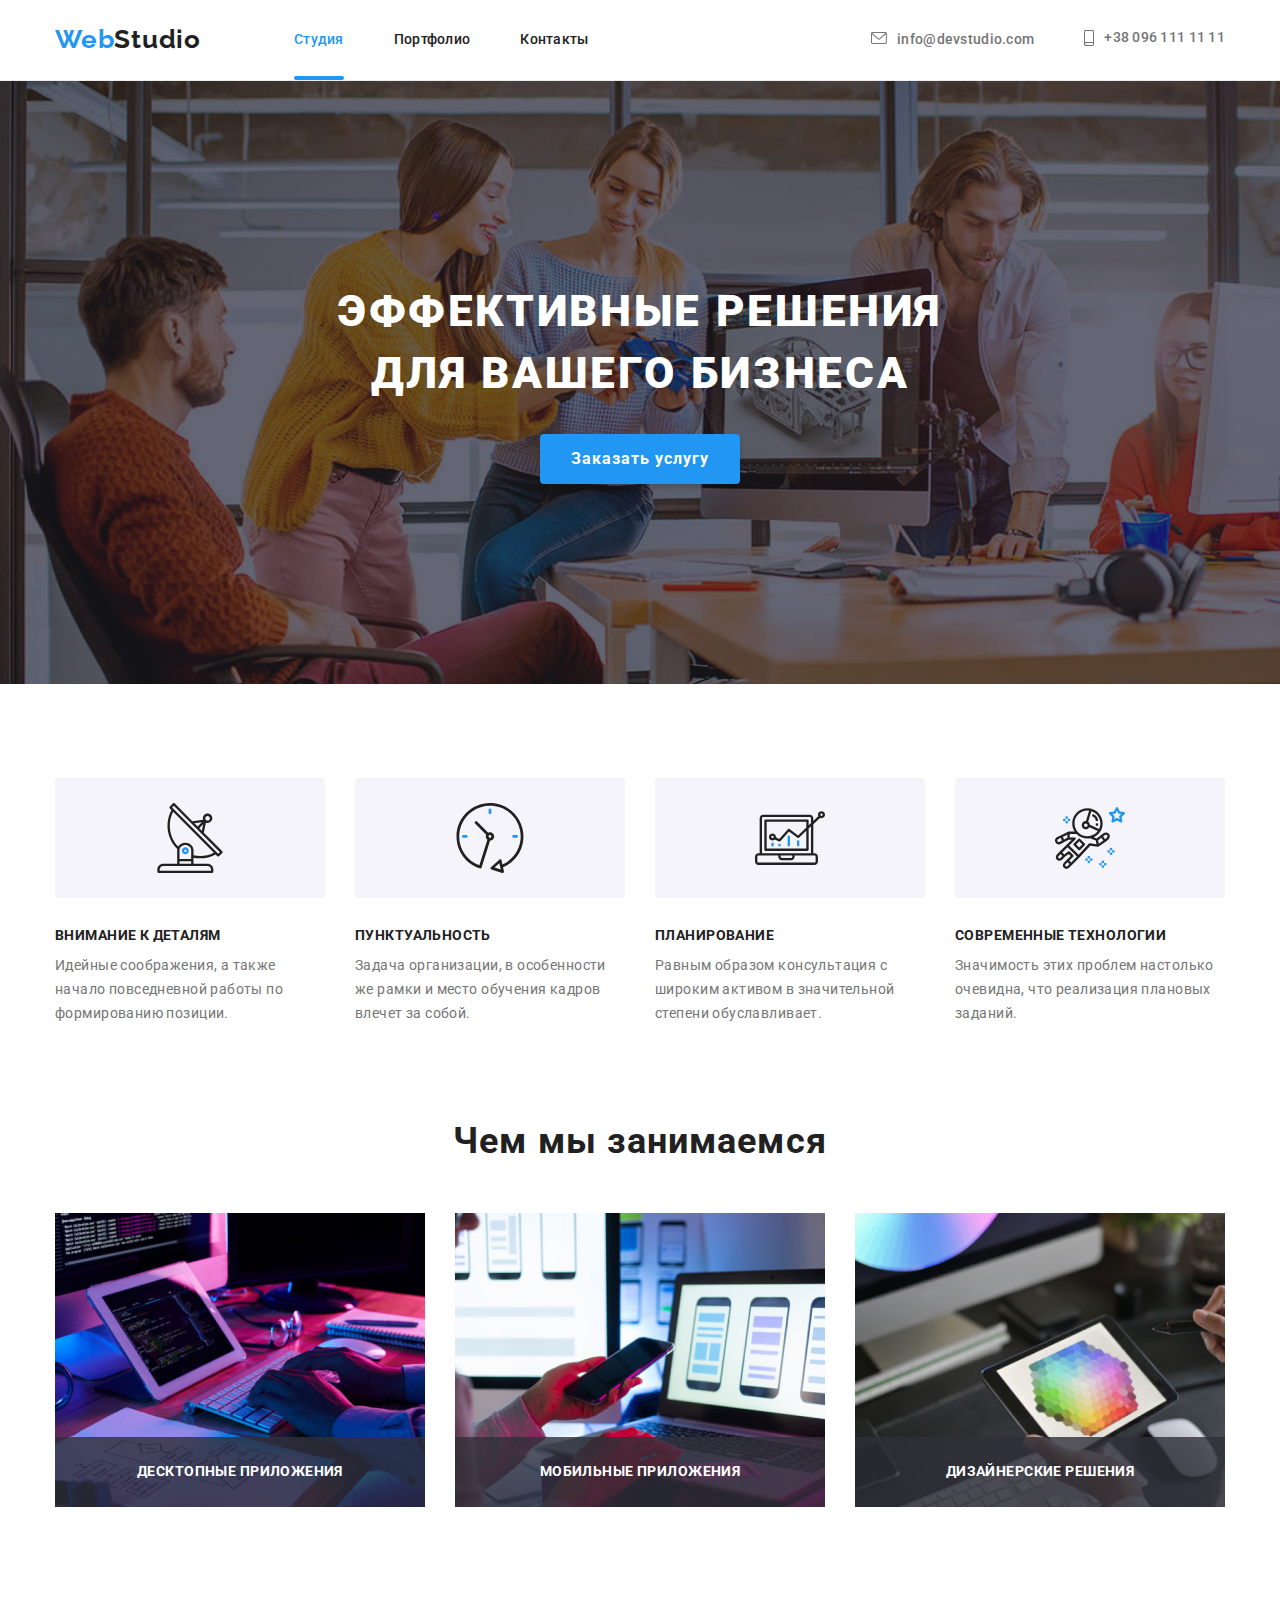
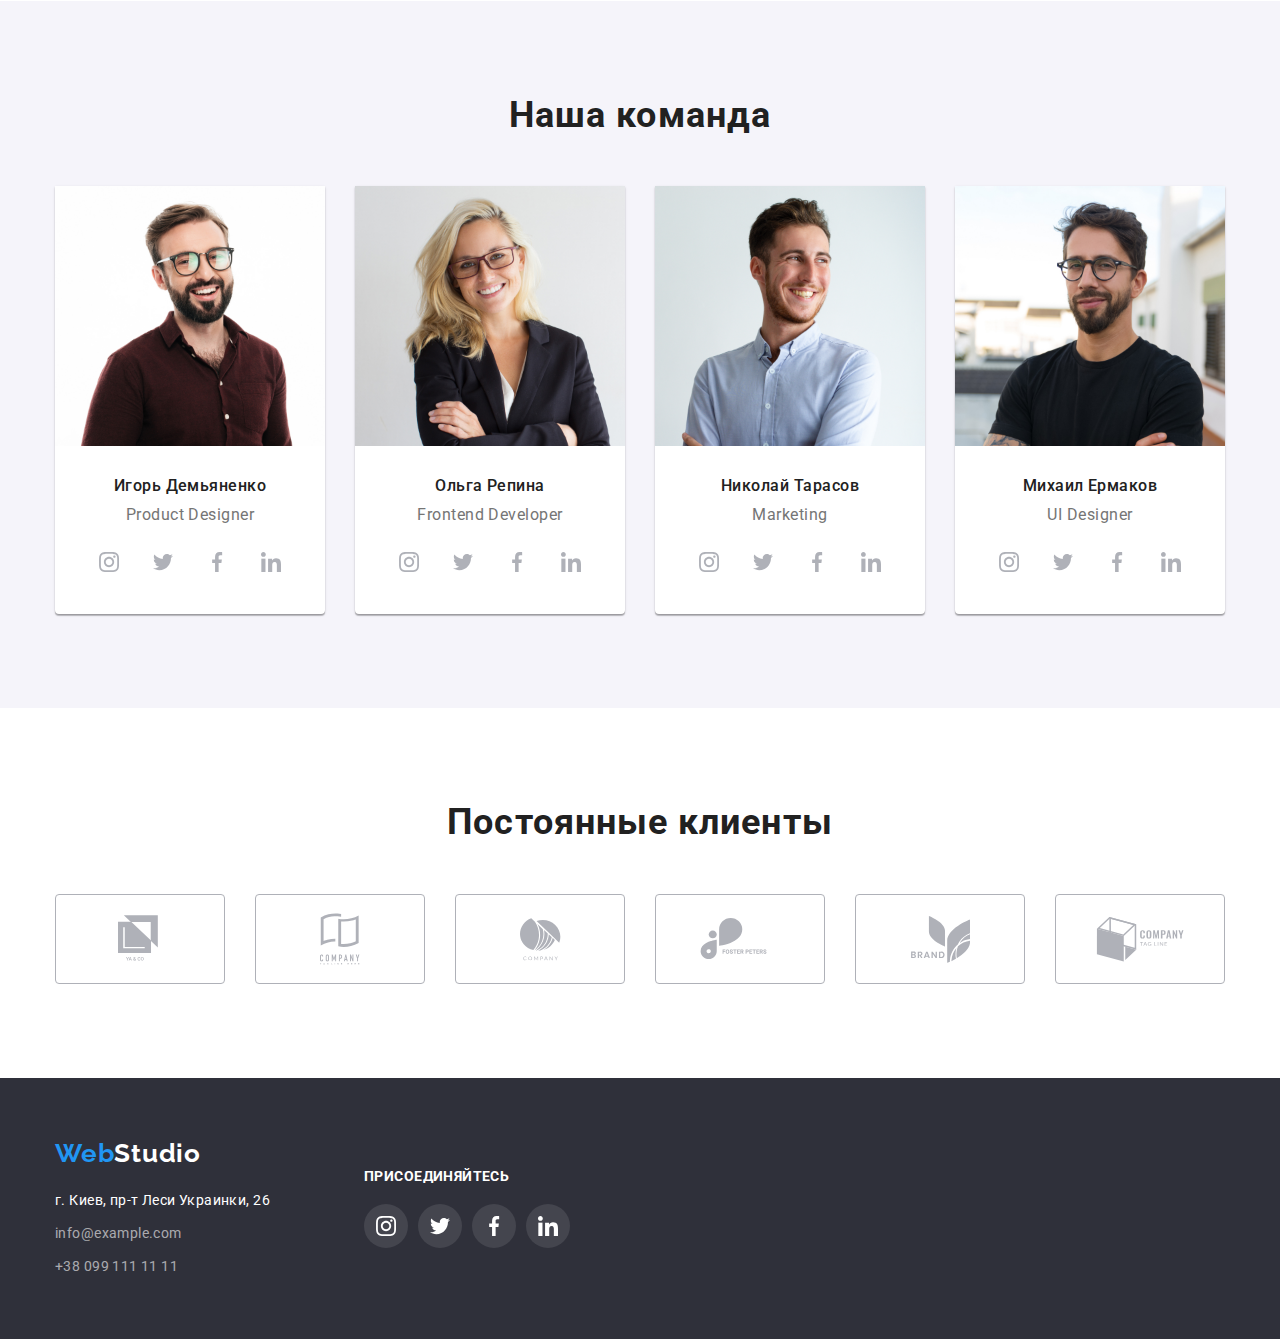
==== index.html @ bf6af1d9 "start" ====
<!DOCTYPE html>
<html lang="ru">
    <head>
        <meta charset="UTF-8">
        <meta name="viewport" content="width=device-width, initial-scale=1.0">
        <title>hw-6-studio</title>
        <link href="https://fonts.googleapis.com/css2?family=Raleway:wght@700&family=Roboto:wght@400;500;700;900&display=swap"
            rel="stylesheet">
        <link rel="stylesheet" href="https://cdnjs.cloudflare.com/ajax/libs/modern-normalize/1.0.0/modern-normalize.min.css" />
        <link rel="stylesheet" href="./css/slyles.css">
    </head>

    <body>
        <!-- HEADER -->
        <header class="header">
            <div class="container">
                <!-- главная навигация -->
                <nav class="site-nav">
                    <a href="./index.html" class="logo">
                        <span class="logo-web">Web</span><span class="logo-studio">Studio</span>
                    </a>
                    <ul class="site-nav-list list">
                        <li class="site-nav-list-item"><a href="./index.html" class="site-nav-link current underline">Студия</a></li>
                        <li class="site-nav-list-item"><a href="./portfolio.html" class="site-nav-link">Портфолио</a></li>
                        <li class="site-nav-list-item"><a href="" class="site-nav-link">Контакты</a></li>
                    </ul>
                </nav>
                <!-- ссылки на почти и телефон -->
                <ul class="contacts list">
                    <li class="contact-item-mail">
                        <a href="mailto:info@devstudio.com" class="contacts-link">
                            <svg class="svg-mail">
                                <use href="./images/sprite.svg#icon-envelope"></use>
                            </svg>info@devstudio.com
                        </a>
                    </li>
                    <li class="contact-item-phone">
                        <a href="tel:+380961111111" class="contacts-link">
                            <svg class="svg-phone">
                                <use href="./images/sprite.svg#icon-smartphone"></use>
                            </svg>+38 096 111 11 11
                        </a>
                    </li>
                </ul>
            </div>
        </header>
        <main>

            <!-- HERO -->
                <section class="hero">
                <div class="container">
                    <h1 class="hero-title">Эффективные решения для вашего бизнеса</h1>
                    <button class="hero-button"><span class="hero-button-name">Заказать услугу</span></button>
                </div>
                </section>

            <!-- ADVANTAGES -->
            <section class="advantages">
                <div class="container">
                    <!-- <h2>Преимущества</h2> -->
                    <ul class="advantages-list list">
                        <li class="advantages-list-item">
                            <div class="advantages-icon-bg">
                                <svg class="advantages-icon">
                                    <use href="./images/sprite.svg#icon-antenna"></use>
                                </svg>
                            </div>
                            <h3 class="advantage-title">Внимание к деталям</h3>
                            <p class="advantage-text">Идейные соображения, а также начало повседневной работы по формированию позиции.</p>
                        </li>
                        <li class="advantages-list-item">
                            <div class="advantages-icon-bg">
                                <svg class="advantages-icon">
                                    <use href="./images/sprite.svg#icon-clock"></use>
                                </svg>
                            </div>
                            <h3 class="advantage-title">Пунктуальность</h3>
                            <p class="advantage-text">Задача организации, в особенности же рамки и место обучения кадров влечет за собой.
                            </p>
                        </li>
                        <li class="advantages-list-item">
                            <div class="advantages-icon-bg">
                                <svg class="advantages-icon">
                                    <use href="./images/sprite.svg#icon-diagram"></use>
                                </svg>
                            </div>
                            <h3 class="advantage-title">Планирование</h3>
                            <p class="advantage-text">Равным образом консультация с широким активом в значительной степени обуславливает.
                            </p>
                        </li>
                        <li class="advantages-list-item">
                            <div class="advantages-icon-bg">
                                <svg class="advantages-icon">
                                    <use href="./images/sprite.svg#icon-astronaut"></use>
                                </svg>
                            </div>
                            <h3 class="advantage-title">Современные технологии</h3>
                            <p class="advantage-text">Значимость этих проблем настолько очевидна, что реализация плановых заданий.</p>
                        </li>
                    </ul>
                </div>
            </section>

            <!-- ACTIVITIES -->
            <section class="activity">
                <div class="container">
                    <h2 class="activity-title">Чем мы занимаемся</h2>
                    <ul class="activity-list list">
                        <li class="activity-item">
                            <h3 class="activity-name">Десктопные приложения</h3>
                            <img src="./images/1.jpg" alt="пример деятельности один" width="370">
                        </li>
                        <li class="activity-item-2">
                            <h3 class="activity-name name-2">Мобильные приложения</h3>
                            <img src="./images/2.jpg" alt="пример деятельности два" width="370">
                        </li>
                        <li class="activity-item-3">
                            <h3 class="activity-name name-3">Дизайнерские решения</h3>
                            <img src="./images/3.jpg" alt="пример деятельности три" width="370">
                        </li>
                    </ul>
                </div>
            </section>
            
            <!-- TEAM -->
            <section class="team">
                <div class="container">
                    <h2 class="team-title">Наша команда</h2>
                    <ul class="team-list list">
                        <li class="team-list-item">
                            <img class="team-list-item-img" src="./images/photo-teams/1.jpg" alt="фотография Игоря Демьяненко" width="270">
                            <div class="team-card-info">
                                <h3 class="team-name">Игорь Демьяненко</h3>
                                <p class="team-profession">Product Designer</p>
                                <ul class="social-list list">
                                    <li class="social-list-item"><a href="" class="social-list-link">
                                        <svg class="social-icon">
                                            <use href="./images/sprite.svg#icon-instagram"></use>
                                        </svg></a>
                                    </li>
                                    <li class="social-list-item"><a href="" class="social-list-link">
                                        <svg class="social-icon">
                                            <use href="./images/sprite.svg#icon-twitter"></use>
                                        </svg></a>
                                    </li>
                                    <li class="social-list-item"><a href="" class="social-list-link">
                                        <svg class="social-icon">
                                            <use href="./images/sprite.svg#icon-facebook"></use>
                                        </svg></a>
                                    </li>
                                    <li class="social-list-item"><a href="" class="social-list-link">
                                        <svg class="social-icon">
                                            <use href="./images/sprite.svg#icon-linkedin"></use>
                                        </svg></a>
                                    </li>
                                </ul>
                            </div>
                        </li>
                        <li class="team-list-item">
                            <img class="team-list-item-img" src="./images/photo-teams/2.jpg" alt="фотография Ольги Репиной" width="270">
                            <div class="team-card-info">
                                <h3 class="team-name">Ольга Репина</h3>
                                <p class="team-profession">Frontend Developer</p>
                                <ul class="social-list list">
                                    <li class="social-list-item"><a href="" class="social-list-link">
                                            <svg class="social-icon">
                                                <use href="./images/sprite.svg#icon-instagram"></use>
                                            </svg></a>
                                    </li>
                                    <li class="social-list-item"><a href="" class="social-list-link">
                                            <svg class="social-icon">
                                                <use href="./images/sprite.svg#icon-twitter"></use>
                                            </svg></a>
                                    </li>
                                    <li class="social-list-item"><a href="" class="social-list-link">
                                            <svg class="social-icon">
                                                <use href="./images/sprite.svg#icon-facebook"></use>
                                            </svg></a>
                                    </li>
                                    <li class="social-list-item"><a href="" class="social-list-link">
                                            <svg class="social-icon">
                                                <use href="./images/sprite.svg#icon-linkedin"></use>
                                            </svg></a>
                                    </li>
                                </ul>
                            </div>
                        </li>
                        <li class="team-list-item">
                            <img class="team-list-item-img" src="./images/photo-teams/3.jpg" alt="фотография Николая Тарасова" width="270">
                            <div class="team-card-info">
                                <h3 class="team-name">Николай Тарасов</h3>
                                <p class="team-profession">Marketing</p>
                                <ul class="social-list list">
                                    <li class="social-list-item"><a href="" class="social-list-link">
                                            <svg class="social-icon">
                                                <use href="./images/sprite.svg#icon-instagram"></use>
                                            </svg></a>
                                    </li>
                                    <li class="social-list-item"><a href="" class="social-list-link">
                                            <svg class="social-icon">
                                                <use href="./images/sprite.svg#icon-twitter"></use>
                                            </svg></a>
                                    </li>
                                    <li class="social-list-item"><a href="" class="social-list-link">
                                            <svg class="social-icon">
                                                <use href="./images/sprite.svg#icon-facebook"></use>
                                            </svg></a>
                                    </li>
                                    <li class="social-list-item"><a href="" class="social-list-link">
                                            <svg class="social-icon">
                                                <use href="./images/sprite.svg#icon-linkedin"></use>
                                            </svg></a>
                                    </li>
                                </ul>
                            </div>
                        </li>
                        <li class="team-list-item">
                            <img class="team-list-item-img" src="./images/photo-teams/4.jpg" alt="фотография Михаила Ермакова" width="270">
                            <div class="team-card-info">
                                <h3 class="team-name">Михаил Ермаков</h3>
                                <p class="team-profession">UI Designer</p>
                                <ul class="social-list list">
                                    <li class="social-list-item"><a href="" class="social-list-link">
                                            <svg class="social-icon">
                                                <use href="./images/sprite.svg#icon-instagram"></use>
                                            </svg></a>
                                    </li>
                                    <li class="social-list-item"><a href="" class="social-list-link">
                                            <svg class="social-icon">
                                                <use href="./images/sprite.svg#icon-twitter"></use>
                                            </svg></a>
                                    </li>
                                    <li class="social-list-item"><a href="" class="social-list-link">
                                            <svg class="social-icon">
                                                <use href="./images/sprite.svg#icon-facebook"></use>
                                            </svg></a>
                                    </li>
                                    <li class="social-list-item"><a href="" class="social-list-link">
                                            <svg class="social-icon">
                                                <use href="./images/sprite.svg#icon-linkedin"></use>
                                            </svg></a>
                                    </li>
                                </ul>
                            </div>
                        </li>
                    </ul>
                </div>
            </section>

            <section class="client">
                <div class="container">
                    <h2 class="client-title">Постоянные клиенты</h2>
                    <ul class="client-list list">
                        <li class="client-list-item">
                            <a href="" class="client-list-link">
                                <svg class="client-logo" width="44" height="49">
                                    <use href="./images/sprite.svg#icon-client-logo-1"></use>
                                </svg>
                            </a></li>
                        <li class="client-list-item">
                            <a href="" class="client-list-link">
                                <svg class="client-logo" width="40" height="52">
                                    <use href="./images/sprite.svg#icon-client-logo-2"></use>
                                </svg>
                            </a></li>
                        <li class="client-list-item">
                            <a href="" class="client-list-link">
                                <svg class="client-logo" width="41" height="43">
                                    <use href="./images/sprite.svg#icon-client-logo-3"></use>
                                </svg>
                            </a></li>
                        <li class="client-list-item">
                            <a href="" class="client-list-link">
                                <svg class="client-logo" width="80" height="42">
                                    <use href="./images/sprite.svg#icon-client-logo-4"></use>
                                </svg>
                            </a></li>
                        <li class="client-list-item">
                            <a href="" class="client-list-link">
                                <svg class="client-logo" width="59" height="47">
                                    <use href="./images/sprite.svg#icon-client-logo-5"></use>
                                </svg>
                            </a></li>
                        <li class="client-list-item">
                            <a href="" class="client-list-link">
                                <svg class="client-logo" width="89" height="45">
                                    <use href="./images/sprite.svg#icon-client-logo-6"></use>
                                </svg>
                            </a></li>
                    </ul>
                </div>
            </section>
        </main>

        <!-- FOOTER -->
        <footer class="footer">
            <div class="footer-container">
                <div>
                    <a href="./index.html" class="logo">
                        <span class="logo-web">Web</span><span class="logo-studio-footer">Studio</span>
                    </a>
                    <address class="address">
                        <ul class="address-list list">
                            <li class="address-list-item">
                                <p class="address-list-address">г. Киев, пр-т Леси Украинки, 26</p>
                            </li>
                            <li class="address-list-item">
                                <a href="mailto:info@example.com" class="address-list-mail">info@example.com</a> <br />
                            </li>
                            <li class="address-list-item">
                                <a href="tel:+380991111111" class="address-list-tel">+38 099 111 11 11</a>
                            </li>
                        </ul>
                    </address>
                </div>
                <div class="footer-social">
                    <h3 class="footer-social-title">присоединяйтесь</h3>
                    <ul class="footer-social-list list">
                        <li class="social-list-item"><a href="" class="social-list-link footer-icon-bg">
                                <svg class="social-icon footer-icon-color">
                                    <use href="./images/sprite.svg#icon-instagram"></use>
                                </svg></a>
                        </li>
                        <li class="social-list-item"><a href="" class="social-list-link footer-icon-bg">
                                <svg class="social-icon footer-icon-color">
                                    <use href="./images/sprite.svg#icon-twitter"></use>
                                </svg></a>
                        </li>
                        <li class="social-list-item"><a href="" class="social-list-link footer-icon-bg">
                                <svg class="social-icon footer-icon-color">
                                    <use href="./images/sprite.svg#icon-facebook"></use>
                                </svg></a>
                        </li>
                        <li class="social-list-item"><a href="" class="social-list-link footer-icon-bg">
                                <svg class="social-icon footer-icon-color">
                                    <use href="./images/sprite.svg#icon-linkedin"></use>
                                </svg></a>
                        </li>
                    </ul>
                </div>
            </div>
        </footer>

        <!-- BACKDROP -->
        <div class="backdrop is-hidden" data-modal>
            <div class="modal">
                <button type="button" class="modal-close-btn" data-modal-close>X</button>
            </div>
        </div>

    </body>
</html>
---- css/slyles.css ----
/* основной цвет текста: #757575; */
/* вторичный цвет текста: #212121; */

/* акцент: #2196F3; */
/* белый: #FFFFFF; */

/* темный фон background: #2F303A; */
/* серый фон background: #F5F4FA; */

:root {
  --primary-text-color: #757575;
  --title-text-color: #212121;

  --accent-color: #2196f3;
  --white-color: #ffffff;

  --dark-background: #2f303a;
  --gray-background: #f5f4fa;
}

*,
*::before,
*::after {
  margin: 0;
  padding: 0;
}

body {
  background-color: var(--white-color);
  color: var(--primary-text-color);

  font-family: Roboto, sans-serif;
}

img {
  display: block;
}

.list {
  list-style: none;
}

.container {
  width: 1200px;
  padding: 0 15px;
  margin: 0 auto;

  /* outline: 1px solid red;
  background-color: aquamarine; */
}

/* ==========COMPONENTS========== */

/* ==========COMPONENTS END========== */

/* ==========HEADER========== */

/* лого */

.header {
  border-bottom: 1px solid #ececec;
}

.header .container {
  display: flex;
  align-items: center;
}

.logo {
  font-family: Raleway, sans-serif;
  font-weight: 700;
  font-size: 26px;
  line-height: 1.2;
  letter-spacing: 0.03em;
  text-decoration: none;

  margin-right: 93px;
}

.logo-web {
  color: var(--accent-color);

  font-family: Raleway, sans-serif;
}

.logo-studio {
  color: var(--title-text-color);

  font-family: Raleway, sans-serif;
  font-weight: 700;
  font-size: 26px;
  line-height: 1.2;
  letter-spacing: 0.03em;
}

/* главная навигация */

.site-nav {
  display: flex;
  align-items: center;
}

.site-nav-link {
  color: var(--title-text-color);

  font-weight: 500;
  font-size: 14px;
  line-height: 1.14;
  letter-spacing: 0.02em;
  text-decoration: none;

  display: block;
  min-height: 80px;

  position: relative;
  padding-top: 32px;

  transition: color 250ms cubic-bezier(0.4, 0, 0.2, 1);
}

.site-nav-link::after {
  content: "";

  display: block;
  width: 100%;
  height: 4px;
  border-radius: 2px;
  background-color: var(--accent-color);

  position: absolute;
  bottom: 0;

  opacity: 0;
  transition: opacity 250ms cubic-bezier(0.4, 0, 0.2, 1);
}

.underline::after {
  opacity: 1;
}

.site-nav-link:hover,
.site-nav-link:focus {
  color: var(--accent-color);
}

.site-nav-list {
  display: flex;
  align-items: center;
}

.site-nav-list-item:not(:last-child) {
  margin-right: 50px;
}

.current {
  color: var(--accent-color);
}

/* ссылки на почти и телефон */

.contacts {
  display: flex;
}

.header .contacts {
  margin-left: auto;
}

.contacts .contacts-link {
  color: var(--primary-text-color);

  font-weight: 500;
  font-size: 14px;
  line-height: 1.14;
  letter-spacing: 0.02em;
  text-decoration: none;
  display: inline-flex;

  transition: color 250ms cubic-bezier(0.4, 0, 0.2, 1);
}

.contacts-link:hover .svg-mail,
.contacts-link:focus .svg-mail {
  color: var(--accent-color);
  fill: var(--accent-color);
}

.contacts-link:hover .svg-phone,
.contacts-link:focus .svg-phone {
  color: var(--accent-color);
  fill: var(--accent-color);
}

.contacts-link:hover,
.contacts-link:focus {
  color: var(--accent-color);
  fill: var(--accent-color);
}

.svg-mail {
  width: 16px;
  height: 12px;
  margin-right: 10px;
  fill: var(--primary-text-color);

  transition: fill 250ms cubic-bezier(0.4, 0, 0.2, 1);
}

.svg-phone {
  width: 10px;
  height: 16px;
  margin-right: 10px;
  fill: var(--primary-text-color);
  transition: fill 250ms cubic-bezier(0.4, 0, 0.2, 1);
}

.contact-item-mail {
  margin-right: 50px;
}

/* ==========HEADER END========== */

/* ==========HERO========== */

.hero {
  background-color: #c4c4c4;
  background-image: linear-gradient(
      rgba(47, 48, 58, 0.4),
      rgba(47, 48, 58, 0.4)
    ),
    url("../images/bg-img.jpg");
  background-repeat: no-repeat;
  background-size: cover;
}

.hero .container {
  padding-top: 200px;
  padding-bottom: 200px;
  text-align: center;
}

.hero-title {
  width: 696px;
  margin: 0 auto;

  color: var(--white-color);

  font-family: Roboto;
  font-weight: 900;
  font-size: 44px;
  line-height: 1.4;
  letter-spacing: 0.06em;
  text-transform: uppercase;
}

.hero-button {
  background-color: var(--accent-color);

  box-shadow: 0px 4px 4px rgba(0, 0, 0, 0.15);
  border-radius: 4px;
  border: none;

  width: 200px;
  height: 50px;
  margin-top: 30px;
}

.hero-button-name {
  color: var(--white-color);

  font-family: Roboto;
  font-weight: 700;
  font-size: 16px;
  line-height: 1.9;
  letter-spacing: 0.06em;
  text-align: center;
}

/* ==========HERO END========== */

/* ==========ADVANTAGES========== */

.advantages {
  padding-top: 94px;
  padding-bottom: 94px;
}

.advantages-list {
  display: flex;
  justify-content: space-between;
}

.advantages-list-item {
  width: 270px;
}

.advantages-list-item .advantage-title {
  color: var(--title-text-color);

  font-weight: 700;
  font-size: 14px;
  line-height: 1.14;
  letter-spacing: 0.03em;
  text-transform: uppercase;

  margin-bottom: 10px;
}

.advantage-text {
  font-weight: 400;
  font-size: 14px;
  line-height: 1.7;
  letter-spacing: 0.03em;
}

.advantages-icon-bg {
  width: 270px;
  height: 120px;
  padding: 25px 100px;
  margin-bottom: 30px;

  border-radius: 4px;
  background: #f5f4fa;
}

.advantages-icon {
  width: 70px;
  height: 70px;
}

/* ==========ADVANTAGES END========== */

/* ==========ACTIVITIES========== */

.activity {
  padding-bottom: 94px;
}

.activity-title {
  color: var(--title-text-color);

  font-weight: 700;
  font-size: 36px;
  line-height: 1.2;
  letter-spacing: 0.03em;
  text-align: center;

  margin-bottom: 50px;
}

.activity-list {
  display: flex;
  justify-content: space-between;
}

.activity-item {
  position: relative;
}

.activity-name {
  font-weight: 700;
  font-size: 14px;
  line-height: 1.14;
  text-align: center;
  letter-spacing: 0.03em;
  text-transform: uppercase;

  color: var(--white-color);
  background-color: rgba(47, 48, 58, 0.8);

  padding: 27px 82px;
  width: 100%;

  position: absolute;
  bottom: 0;
}

.activity-item-2 {
  position: relative;
}

.name-2 {
  position: absolute;
  bottom: 0;
}

.activity-item-3 {
  position: relative;
}

.name-3 {
  position: absolute;
  bottom: 0;
}

/* ==========ACTIVITIES END========== */

/* ==========TEAM========== */

.team {
  background-color: var(--gray-background);

  padding-top: 94px;
  padding-bottom: 94px;
}

.team-list {
  display: flex;
  justify-content: space-between;
}

.team-list-item {
  background-color: var(--white-color);

  text-align: center;

  box-shadow: 0px 1px 3px rgba(0, 0, 0, 0.12), 0px 1px 1px rgba(0, 0, 0, 0.14),
    0px 2px 1px rgba(0, 0, 0, 0.2);
  border-radius: 0px 0px 4px 4px;
}

.team-title {
  color: var(--title-text-color);

  font-family: Roboto;
  font-weight: 700;
  font-size: 36px;
  line-height: 1.2x;
  letter-spacing: 0.03em;
  text-align: center;

  margin-bottom: 50px;
}

.team-name {
  color: var(--title-text-color);

  font-weight: 500;
  font-size: 16px;
  line-height: 1.2;
  letter-spacing: 0.03em;

  margin-bottom: 10px;
}

.team-profession {
  font-weight: 400;
  font-size: 16px;
  line-height: 1.2;
  letter-spacing: 0.03em;
  margin-bottom: 16px;
}

.social-list {
  display: flex;
  justify-content: space-between;
}

.social-list-link {
  display: flex;
  justify-content: center;
  align-items: center;
  width: 44px;
  height: 44px;
  border-radius: 50px;

  background-color: var(--white-color);

  transition: background-color 250ms cubic-bezier(0.4, 0, 0.2, 1);
}

.social-list-link:hover,
.social-list-link:focus {
  background-color: var(--accent-color);
}

.social-list-link:hover .social-icon,
.social-list-link:focus .social-icon {
  fill: var(--white-color);
}

.social-icon {
  width: 20px;
  height: 20px;

  fill: #afb1b8;

  transition: fill 250ms cubic-bezier(0.4, 0, 0.2, 1);
}

.team-card-info {
  padding: 30px 32px;
}

/* ==========TEAM END========== */

/* ==========CLIENT========== */

.client {
  padding-top: 94px;
  padding-bottom: 94px;
}

.client-title {
  font-weight: 700;
  font-size: 36px;
  line-height: 1.16;
  text-align: center;
  letter-spacing: 0.03em;

  color: var(--title-text-color);

  margin-bottom: 50px;
}

.client-list {
  display: flex;
  justify-content: space-between;
}

.client-list-link {
  display: inline-flex;
  justify-content: center;
  align-items: center;

  width: 170px;
  height: 90px;
  border: 1px solid #afb1b8;
  border-radius: 4px;

  transition: border 250ms cubic-bezier(0.4, 0, 0.2, 1);
}

.client-logo {
  fill: #afb1b8;
  transition: fill 250ms cubic-bezier(0.4, 0, 0.2, 1);
}

.client-list-link:hover,
.client-list-link:focus {
  border: 1px solid var(--accent-color);
}

.client-list-link:hover .client-logo,
.client-list-link:focus .client-logo {
  fill: var(--accent-color);
}

/* ==========CLIENT END========== */

/* ==========FOOTER========== */

.logo-studio-footer {
  color: var(--white-color);
}

.footer {
  background-color: var(--dark-background);
  padding-top: 60px;
  padding-bottom: 60px;
}

.address {
  margin-top: 20px;
}

.address-list-address {
  color: var(--white-color);

  font-style: normal;
  font-weight: 400;
  font-size: 14px;
  line-height: 1.7;
  letter-spacing: 0.03em;
}

.address-list-mail {
  color: rgba(255, 255, 255, 0.6);

  font-family: Roboto;
  font-style: normal;
  font-weight: 400;
  font-size: 14px;
  line-height: 1.7;
  letter-spacing: 0.03em;
  text-decoration: none;

  display: inline-block;
  margin-top: 9px;
}

.address-list-tel {
  color: rgba(255, 255, 255, 0.6);

  font-style: normal;
  font-weight: 400;
  font-size: 14px;
  line-height: 1.7;
  letter-spacing: 0.03em;
  text-decoration: none;

  display: inline-block;
  margin-top: 9px;
}

.footer-social-list {
  display: flex;
  justify-content: space-between;
}

.footer-container {
  display: flex;
  align-items: center;
  width: 1200px;
  padding: 0 15px;
  margin: 0 auto;
}

.footer-social {
  width: 206px;
  height: 80px;
  margin-left: 70px;
}

.footer-social-title {
  padding-bottom: 20px;

  font-weight: 700;
  font-size: 14px;
  line-height: 1.14;
  letter-spacing: 0.03em;
  text-transform: uppercase;

  color: var(--white-color);
}

.footer-icon-bg {
  background-color: rgba(255, 255, 255, 0.1);
  fill: var(--white-color);
}
.footer-icon-color {
  fill: var(--white-color);
}

/* ==========FOOTER END========== */

/* ==========PORTFOLIO========== */

.portfolio {
  padding-top: 94px;
  padding-bottom: 94px;
}

/* фильтр */
.filter-button {
  background-color: var(--gray-background);
  color: var(--title-text-color);

  font-weight: 500;
  font-size: 16px;
  line-height: 1.6;
  letter-spacing: 0.03em;
  text-align: center;
  border-radius: 4px;
  border: none;
  padding: 6px 22px;

  transition: background-color 250ms cubic-bezier(0.4, 0, 0.2, 1),
    color 250ms cubic-bezier(0.4, 0, 0.2, 1);
}

.filter-button:hover,
.filter-button:focus {
  background-color: var(--accent-color);
  color: var(--white-color);
}

.portfolio-filter-list {
  display: flex;
  justify-content: center;
  margin-bottom: 50px;
}

.portfolio-filter-item:not(:last-child) {
  margin-right: 8px;
}

/* примеры работ */

.examples-name {
  color: var(--title-text-color);

  font-weight: 700;
  font-size: 18px;
  line-height: 2;
  letter-spacing: 0.06em;
}

.examples-direction {
  font-weight: 400;
  font-size: 16px;
  line-height: 1.9;
  letter-spacing: 0.03em;
}

.portfolio-list {
  display: flex;
  flex-wrap: wrap;
  justify-content: space-between;
}

.portfolio-list-item {
  margin-bottom: 30px;
  padding-bottom: 20px;
  border: 1px solid #eeeeee;

  transition: box-shadow 250ms cubic-bezier(0.4, 0, 0.2, 1);
}

.portfolio-list-item:hover {
  box-shadow: 0px 1px 1px rgba(0, 0, 0, 0.12), 0px 4px 4px rgba(0, 0, 0, 0.06),
    1px 4px 6px rgba(0, 0, 0, 0.16);
}

.card-info {
  padding: 20px 24px;
}

.portfolio-link {
  text-decoration: none;
  color: var(--primary-text-color);
}

.portfolio-overlay {
  width: 370px;
  height: 294px;

  position: relative;
  overflow: hidden;

  transition: opacity 250ms cubic-bezier(0.4, 0, 0.2, 1);
}

.portfolio-overlay-text {
  font-weight: 400;
  font-size: 18px;
  line-height: 1.6;
  letter-spacing: 0.03em;

  display: block;
  padding: 63px 24px;

  background-color: rgba(33, 150, 243, 0.9);
  color: var(--white-color);
  position: absolute;

  top: 100%;

  transform: translateY(100%);
  transition: transform 250ms cubic-bezier(0.4, 0, 0.2, 1);

  opacity: 0;
}

.portfolio-link:hover .portfolio-overlay-text,
.portfolio-link:focus .portfolio-overlay-text {
  transform: translateY(0);
  opacity: 1;
  top: 0;
}

/* ==========PORTFOLIO END========== */

/* ==========BACKDROP========== */
.backdrop {
  position: fixed;
  top: 0;
  left: 0;
  width: 100%;
  height: 100%;
  background-color: rgba(0, 0, 0, 0.2);
  transition: all 250ms linear;
}

.modal {
  position: absolute;
  top: 50%;
  left: 50%;
  transform: translate(-50%, -50%);
  width: 528px;
  min-height: 581px;
  background-color: #ffffff;
  box-shadow: 0px 1px 3px rgba(0, 0, 0, 0.12), 0px 1px 1px rgba(0, 0, 0, 0.14),
    0px 2px 1px rgba(0, 0, 0, 0.2);
  border-radius: 4px;
}

.modal-close-btn {
  position: absolute;
  top: 8px;
  right: 8px;
  width: 30px;
  height: 30px;
  border-radius: 50%;
  background-color: #ffffff;
  border: 1px solid rgba(0, 0, 0, 0.1);
}

.is-hidden {
  opacity: 0;
  visibility: hidden;
  pointer-events: none;
}
/* ==========BACKDROP END========== */
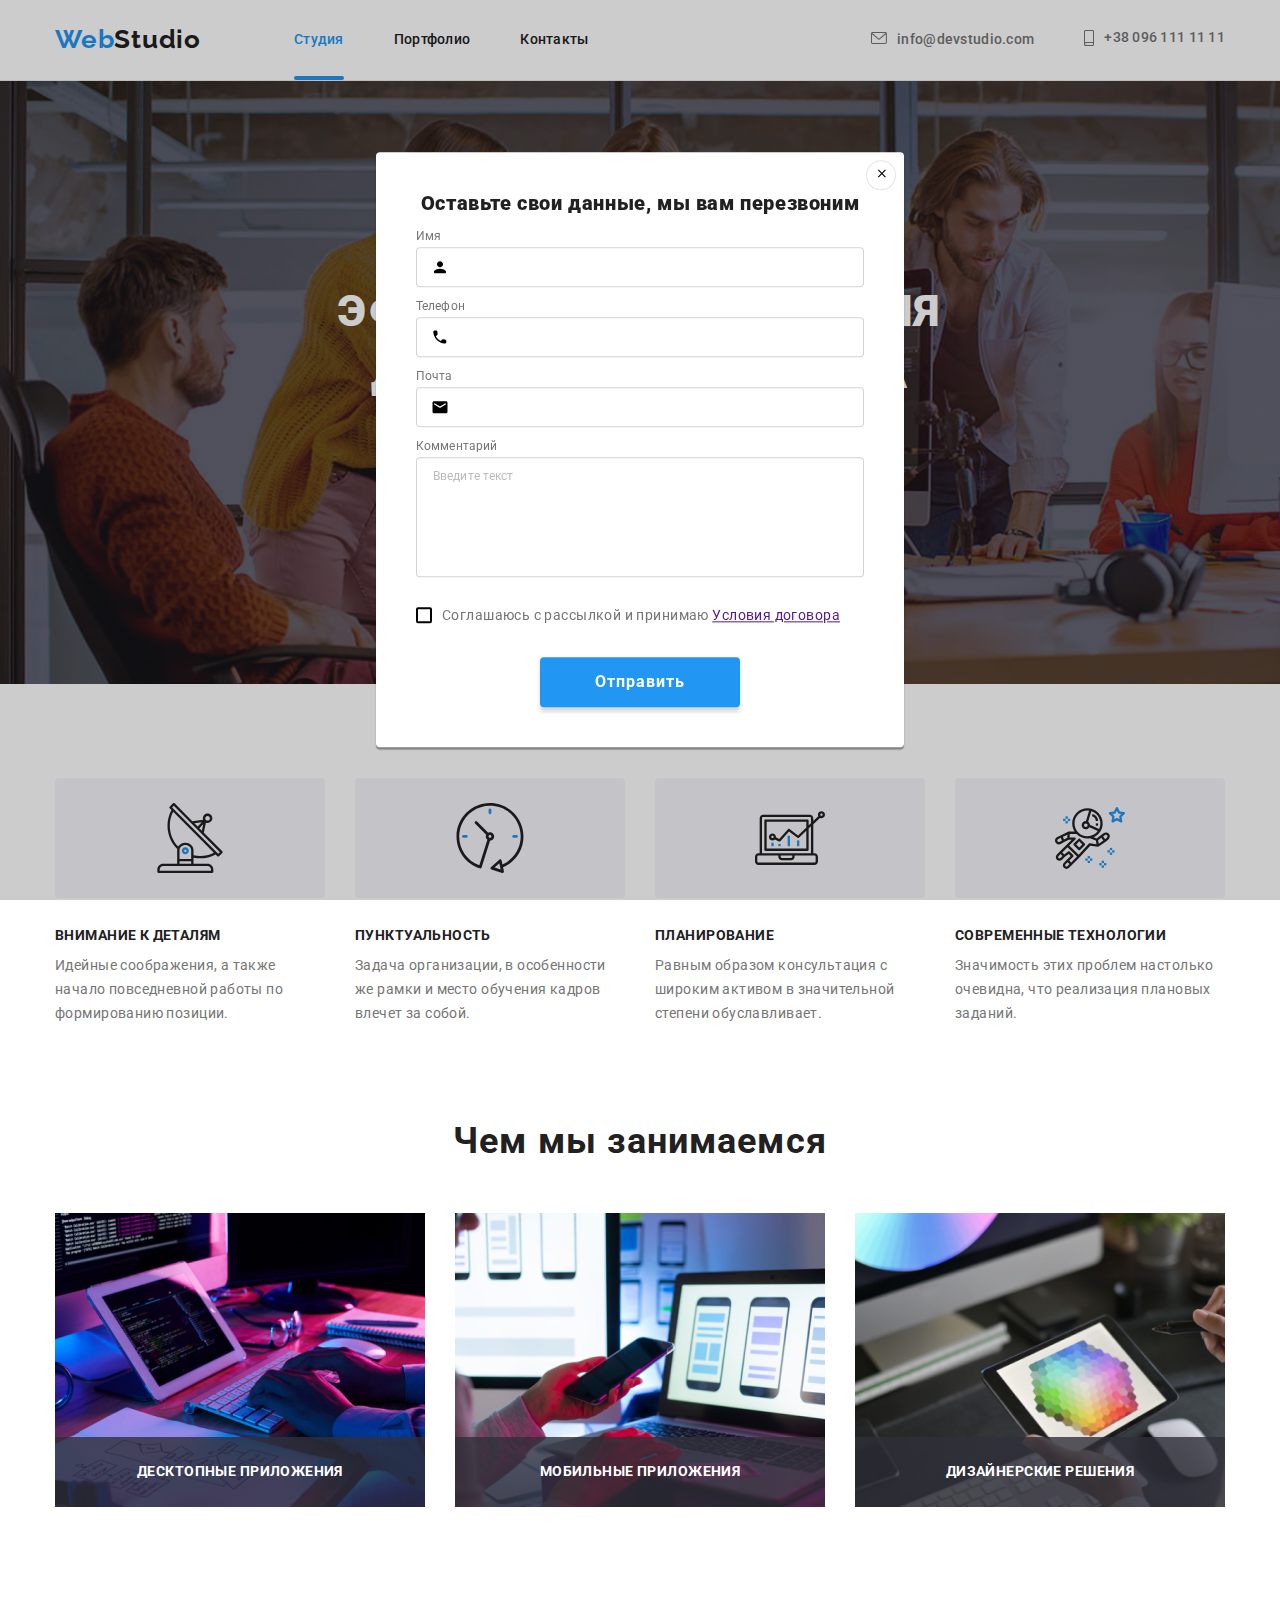
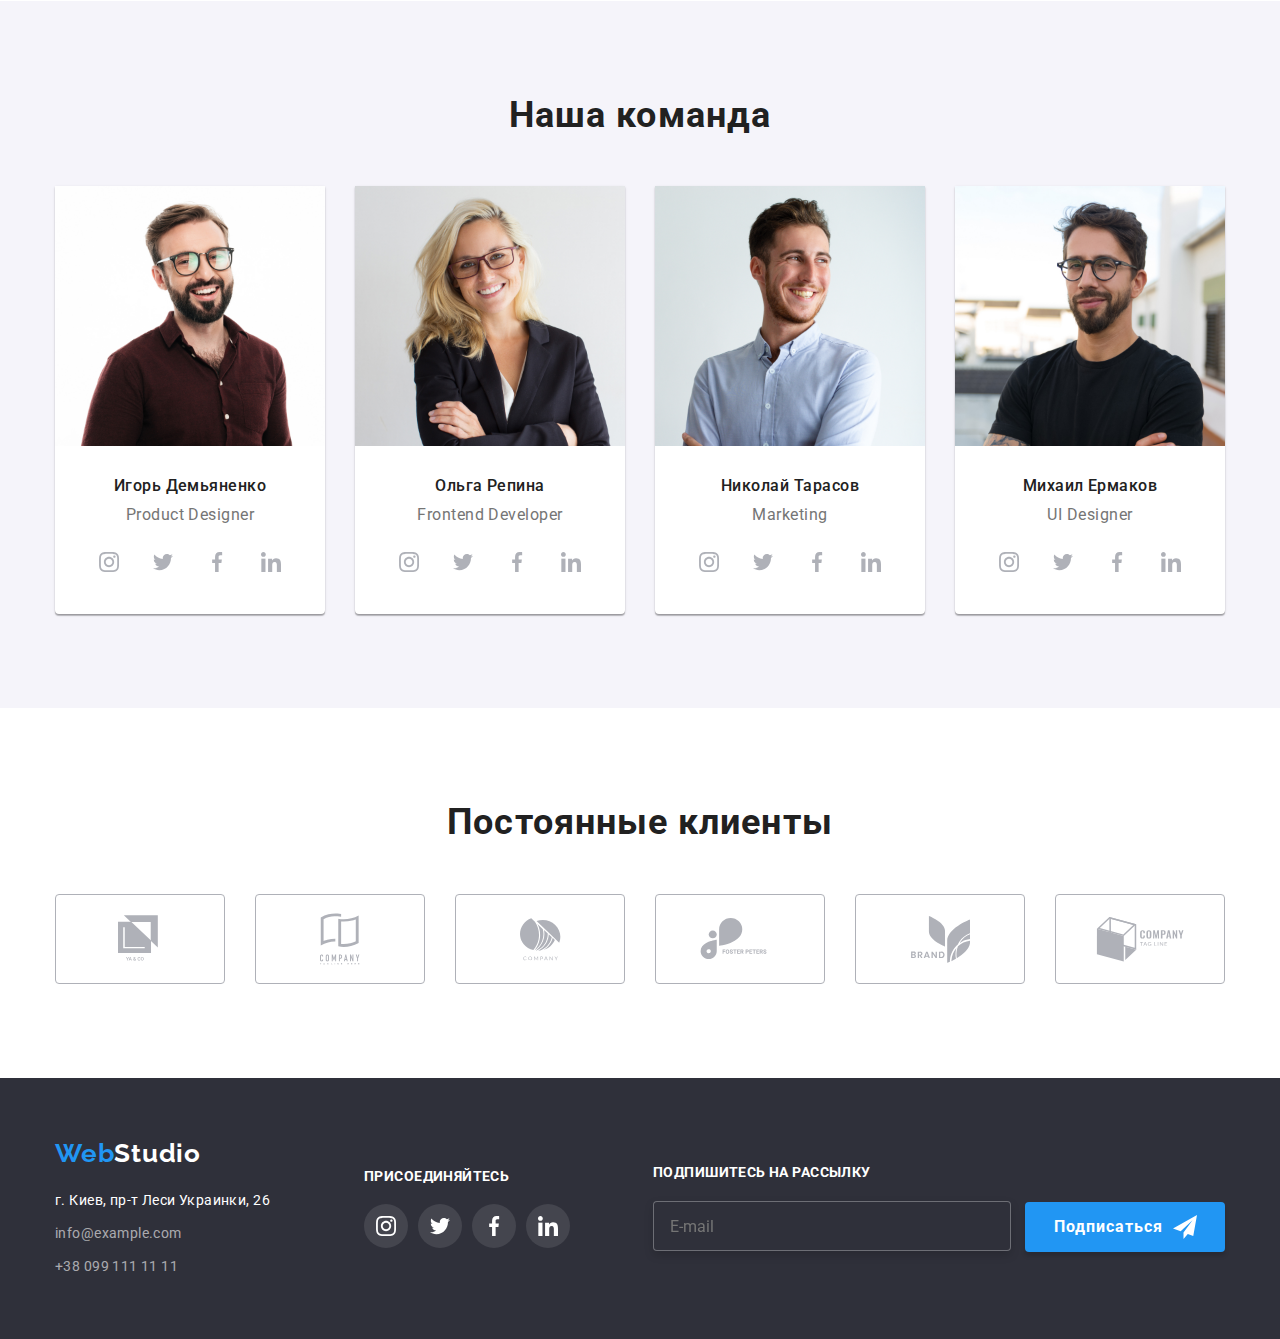
==== commit cfeb2db9: "на проверку" ====
--- a/index.html
+++ b/index.html
@@ -50,7 +50,7 @@
                 <section class="hero">
                 <div class="container">
                     <h1 class="hero-title">Эффективные решения для вашего бизнеса</h1>
-                    <button class="hero-button"><span class="hero-button-name">Заказать услугу</span></button>
+                    <button type="button" class="hero-button"><span class="hero-button-name">Заказать услугу</span></button>
                 </div>
                 </section>
 
@@ -338,15 +338,69 @@
                         </li>
                     </ul>
                 </div>
+                <form class="footer-form">
+                    <h3 class="footer-form-title">Подпишитесь на рассылку</h3>
+                        <input class="footer-form-input" type="email" name="user-email" placeholder="E-mail">
+                    <button type="button" class="footer-form-btn"><span class="footer-form-btn-name">Подписаться</span> 
+                        <svg class="footer-form-svg" width="24" height="24">
+                            <use href="./images/sprite.svg#icon-icon-telegram"></use>
+                        </svg>
+                    </button>
+                </form>
             </div>
         </footer>
 
         <!-- BACKDROP -->
         <div class="backdrop is-hidden" data-modal>
             <div class="modal">
-                <button type="button" class="modal-close-btn" data-modal-close>X</button>
+                <button type="button" class="modal-close-btn" data-modal-close>
+                    <svg class="modal-icon-close" width="13" height="13">
+                        <use href="./images/sprite.svg#icon-icon-close"></use>
+                    </svg>
+                </button>
+                <p class="modal-title-text">Оставьте свои данные, мы вам перезвоним</p>
+                <form action="" class="modal-form">
+                    <label class="modal-form-field">
+                        Имя
+                        <span class="modal-form-input-wrapper">
+                            <input type="text" name="user-name" class="modal-form-input">
+                            <svg class="modal-form-icon">
+                                <use href="./images/sprite.svg#icon-icon-person"></use>
+                            </svg>
+                        </span>
+                    </label>
+                    <label class="modal-form-field">
+                        Телефон
+                        <span class="modal-form-input-wrapper">
+                            <input type="tel" name="user-tel" class="modal-form-input">
+                            <svg class="modal-form-icon">
+                                <use href="./images/sprite.svg#icon-icon-phone"></use>
+                            </svg>
+                        </span>
+                    </label>
+                    <label class="modal-form-field">
+                        Почта
+                        <span class="modal-form-input-wrapper">
+                            <input type="email" name="user-email" class="modal-form-input">
+                            <svg class="modal-form-icon">
+                                <use href="./images/sprite.svg#icon-icon-email"></use>
+                            </svg>
+                        </span>
+                    </label>
+                    <label class="modal-form-field">
+                        Комментарий
+                        <textarea name="user-comment" class="modal-form-comment" placeholder="Введите текст"></textarea>
+                    </label>
+                    <input type="checkbox" name="user-policy" value="user-policy-ok" class="modal-form-policy visually-hidden" id="policy">
+                    <label for="policy" class="contact-form-policy-label">
+                        <svg class="modal-icon-check" width="13" height="11">
+                            <use href="./images/sprite.svg#icon-icon-check"></use>
+                        </svg>
+                        Соглашаюсь с рассылкой и принимаю&nbsp;<a href="">Условия договора</a>
+                    </label>
+                    <button type="submit" class="modal-form-btn">Отправить</button>
+                </form>
             </div>
         </div>
-
     </body>
 </html>--- a/css/slyles.css
+++ b/css/slyles.css
@@ -47,6 +47,17 @@
 
   /* outline: 1px solid red;
   background-color: aquamarine; */
+}
+
+.visually-hidden {
+  position: absolute !important;
+  clip: rect(1px 1px 1px 1px); /* IE6, IE7 */
+  clip: rect(1px, 1px, 1px, 1px);
+  padding: 0 !important;
+  border: 0 !important;
+  height: 1px !important;
+  width: 1px !important;
+  overflow: hidden;
 }
 
 /* ==========COMPONENTS========== */
@@ -253,7 +264,9 @@
   text-transform: uppercase;
 }
 
-.hero-button {
+.hero-button,
+.footer-form-btn,
+.modal-form-btn {
   background-color: var(--accent-color);
 
   box-shadow: 0px 4px 4px rgba(0, 0, 0, 0.15);
@@ -265,7 +278,9 @@
   margin-top: 30px;
 }
 
-.hero-button-name {
+.hero-button-name,
+.footer-form-btn-name,
+.modal-form-btn {
   color: var(--white-color);
 
   font-family: Roboto;
@@ -622,7 +637,8 @@
   margin-left: 70px;
 }
 
-.footer-social-title {
+.footer-social-title,
+.footer-form-title {
   padding-bottom: 20px;
 
   font-weight: 700;
@@ -640,6 +656,44 @@
 }
 .footer-icon-color {
   fill: var(--white-color);
+}
+
+.footer-form {
+  margin-left: 83px;
+}
+.footer-form-btn {
+  margin: 0;
+  position: relative;
+  padding-right: 62px;
+  padding-left: 29px;
+}
+
+.footer-form-btn-name {
+}
+
+.footer-form-svg {
+  position: absolute;
+  top: 13px;
+  right: 28px;
+}
+
+.footer-form-input {
+  width: 358px;
+  height: 50px;
+  background-color: var(--dark-background);
+  color: var(--white-color);
+
+  border: 1px solid rgba(255, 255, 255, 0.3);
+  box-sizing: border-box;
+  filter: drop-shadow(0px 4px 4px rgba(0, 0, 0, 0.15));
+  border-radius: 4px;
+
+  padding-left: 16px;
+  margin-right: 10px;
+}
+
+.footer-form-input:focus {
+  outline: none;
 }
 
 /* ==========FOOTER END========== */
@@ -793,6 +847,8 @@
   box-shadow: 0px 1px 3px rgba(0, 0, 0, 0.12), 0px 1px 1px rgba(0, 0, 0, 0.14),
     0px 2px 1px rgba(0, 0, 0, 0.2);
   border-radius: 4px;
+
+  padding: 40px;
 }
 
 .modal-close-btn {
@@ -804,11 +860,154 @@
   border-radius: 50%;
   background-color: #ffffff;
   border: 1px solid rgba(0, 0, 0, 0.1);
-}
-
-.is-hidden {
+  outline: none;
+}
+
+.modal-icon-close {
+  transition: fill 250ms cubic-bezier(0.4, 0, 0.2, 1);
+}
+
+.modal-icon-close:hover {
+  fill: var(--accent-color);
+}
+
+/* .is-hidden {
   opacity: 0;
   visibility: hidden;
   pointer-events: none;
-}
+} */
+
 /* ==========BACKDROP END========== */
+
+/* ==========MODAL FORM========== */
+
+.modal-title-text {
+  font-weight: 900;
+  font-size: 20px;
+  line-height: 1.15;
+  text-align: center;
+  letter-spacing: 0.03em;
+
+  color: var(--title-text-color);
+  margin-bottom: 12px;
+}
+
+.modal-form-field {
+  font-weight: 400;
+  font-size: 12px;
+  line-height: 1.66;
+  letter-spacing: 0.01em;
+
+  color: var(--primary-text-color);
+}
+
+.modal-form-input-wrapper {
+  position: relative;
+  display: block;
+}
+
+.modal-form-icon {
+  position: absolute;
+  left: 15px;
+  top: 40%;
+  transform: translateY(-50%);
+
+  width: 18px;
+  height: 18px;
+}
+
+.modal-form {
+  display: flex;
+  flex-direction: column;
+}
+
+.modal-form-input {
+  width: 100%;
+  height: 40px;
+
+  border: 1px solid rgba(33, 33, 33, 0.2);
+  border-radius: 4px;
+
+  padding-left: 42px;
+  margin-bottom: 10px;
+}
+
+.modal-form-input:focus {
+  outline: none;
+  border: 1px solid var(--accent-color);
+}
+
+.modal-form-input:focus + .modal-form-icon {
+  fill: var(--accent-color);
+}
+
+.modal-form-comment {
+  width: 100%;
+  height: 120px;
+
+  border: 1px solid rgba(33, 33, 33, 0.2);
+
+  border-radius: 4px;
+  resize: none;
+
+  padding: 12px 16px;
+  margin-bottom: 20px;
+}
+
+.modal-form-comment:focus {
+  outline: none;
+  border: 1px solid var(--accent-color);
+}
+
+.modal-form-comment::placeholder {
+  font-weight: 400;
+  font-size: 12px;
+  line-height: 1.16;
+  letter-spacing: 0.01em;
+
+  color: rgba(117, 117, 117, 0.5);
+}
+
+.contact-form-policy-label {
+  display: flex;
+  align-items: center;
+
+  font-weight: 400;
+  font-size: 14px;
+  line-height: 1.7;
+  letter-spacing: 0.03em;
+
+  color: var(--primary-text-color);
+  margin-bottom: 30px;
+}
+
+.contact-form-policy-label::before {
+  content: "";
+  display: block;
+  width: 16px;
+  height: 16px;
+  margin-right: 10px;
+
+  border: 2px solid #000;
+  border-radius: 2px;
+}
+
+.modal-form-policy:checked + .contact-form-policy-label::before {
+  background-color: var(--accent-color);
+}
+
+.modal-icon-check {
+  position: absolute;
+  margin-left: 2px;
+}
+
+.modal-form-btn {
+  margin: 0 auto;
+  transition: background-color 250ms cubic-bezier(0.4, 0, 0.2, 1);
+}
+
+.modal-form-btn:hover {
+  background-color: #188ce8;
+}
+
+/* ==========MODAL FORM END========== */
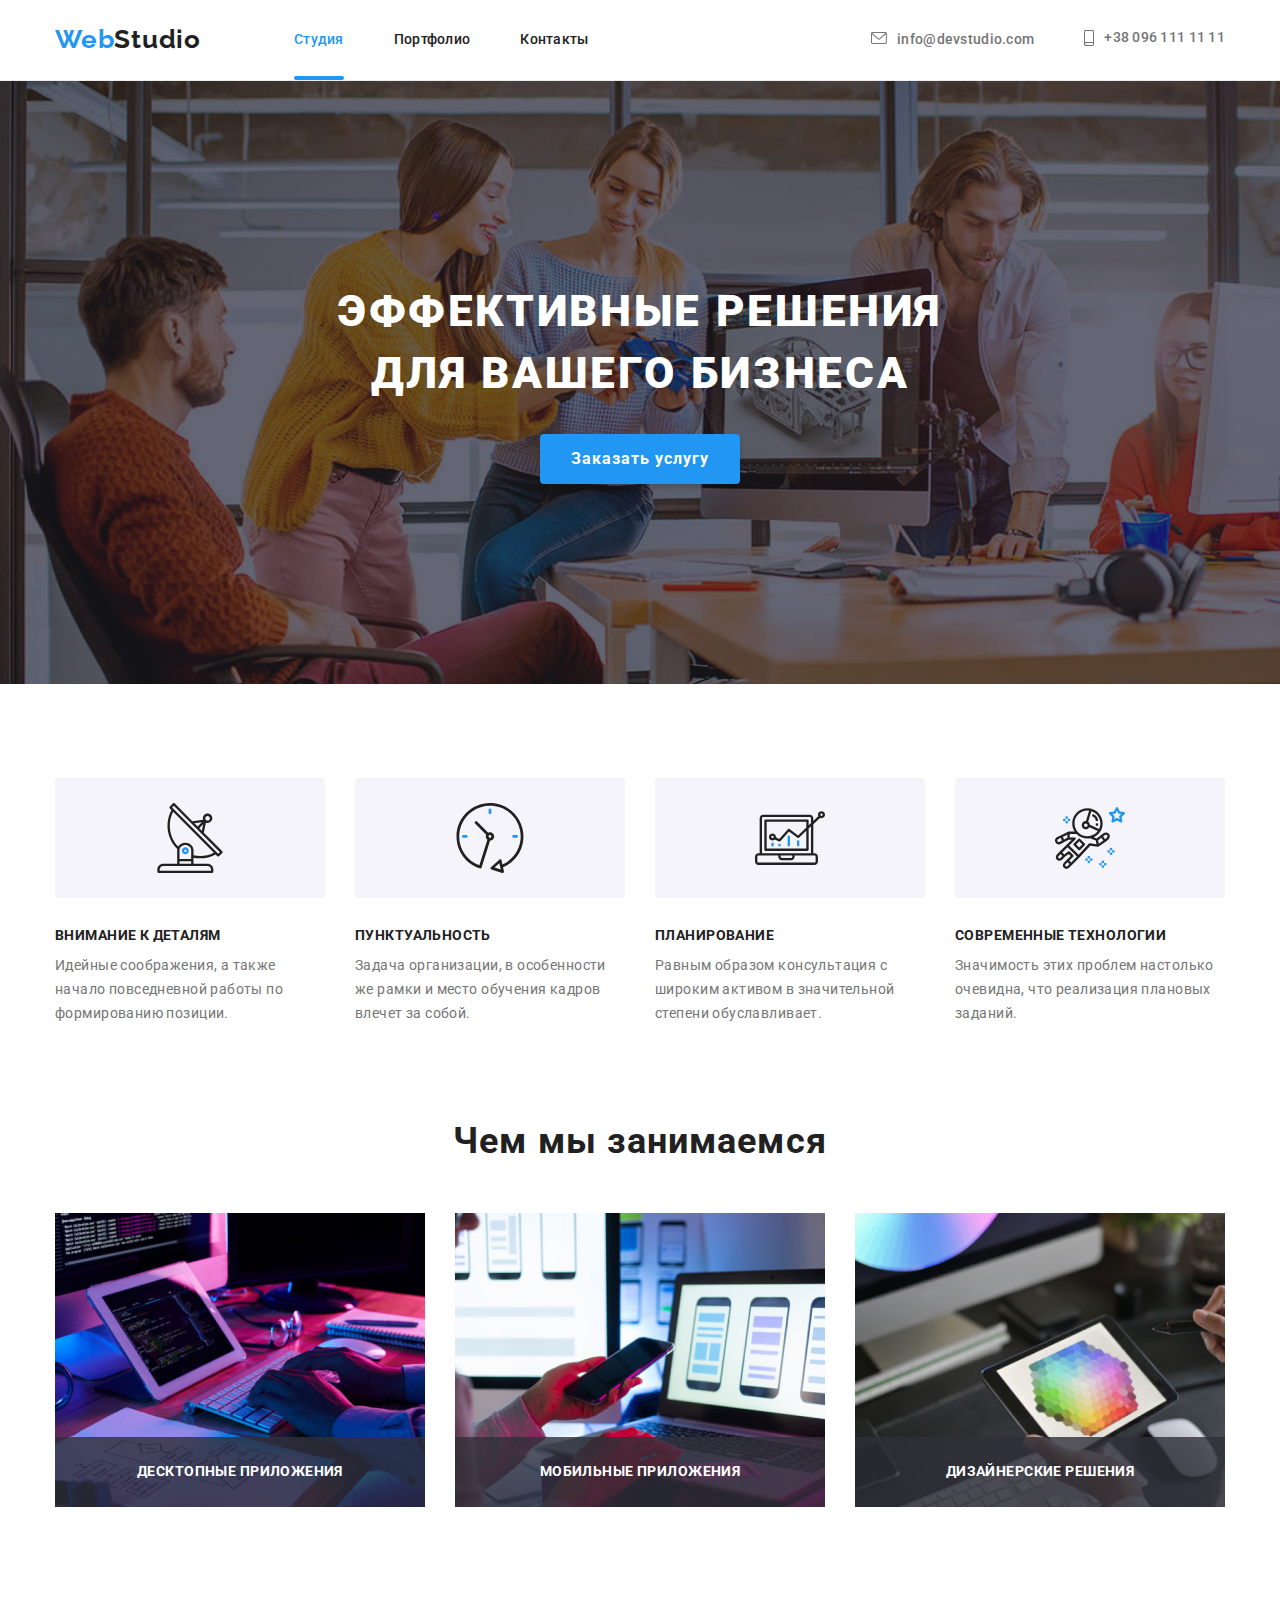
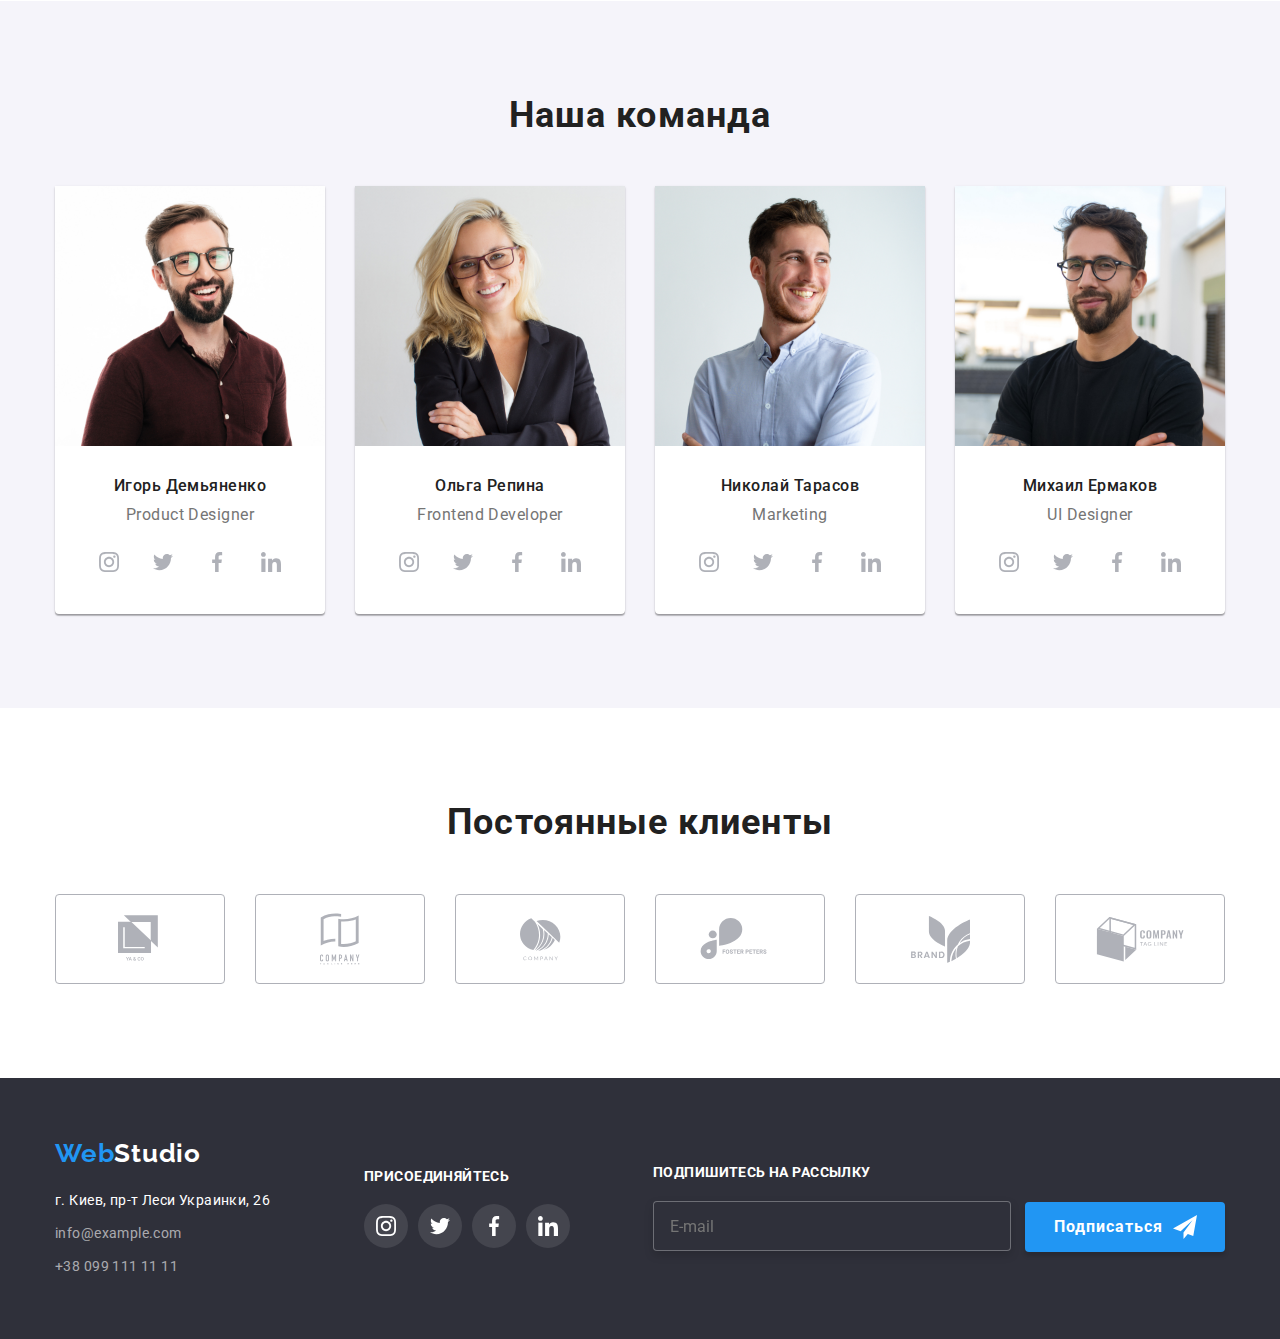
==== commit 150be734: "min fix" ====
--- a/index.html
+++ b/index.html
@@ -354,7 +354,7 @@
         <div class="backdrop is-hidden" data-modal>
             <div class="modal">
                 <button type="button" class="modal-close-btn" data-modal-close>
-                    <svg class="modal-icon-close" width="13" height="13">
+                    <svg class="modal-icon-close" width="12" height="12">
                         <use href="./images/sprite.svg#icon-icon-close"></use>
                     </svg>
                 </button>
--- a/css/slyles.css
+++ b/css/slyles.css
@@ -666,6 +666,7 @@
   position: relative;
   padding-right: 62px;
   padding-left: 29px;
+  outline: none;
 }
 
 .footer-form-btn-name {
@@ -871,11 +872,11 @@
   fill: var(--accent-color);
 }
 
-/* .is-hidden {
+.is-hidden {
   opacity: 0;
   visibility: hidden;
   pointer-events: none;
-} */
+}
 
 /* ==========BACKDROP END========== */
 
